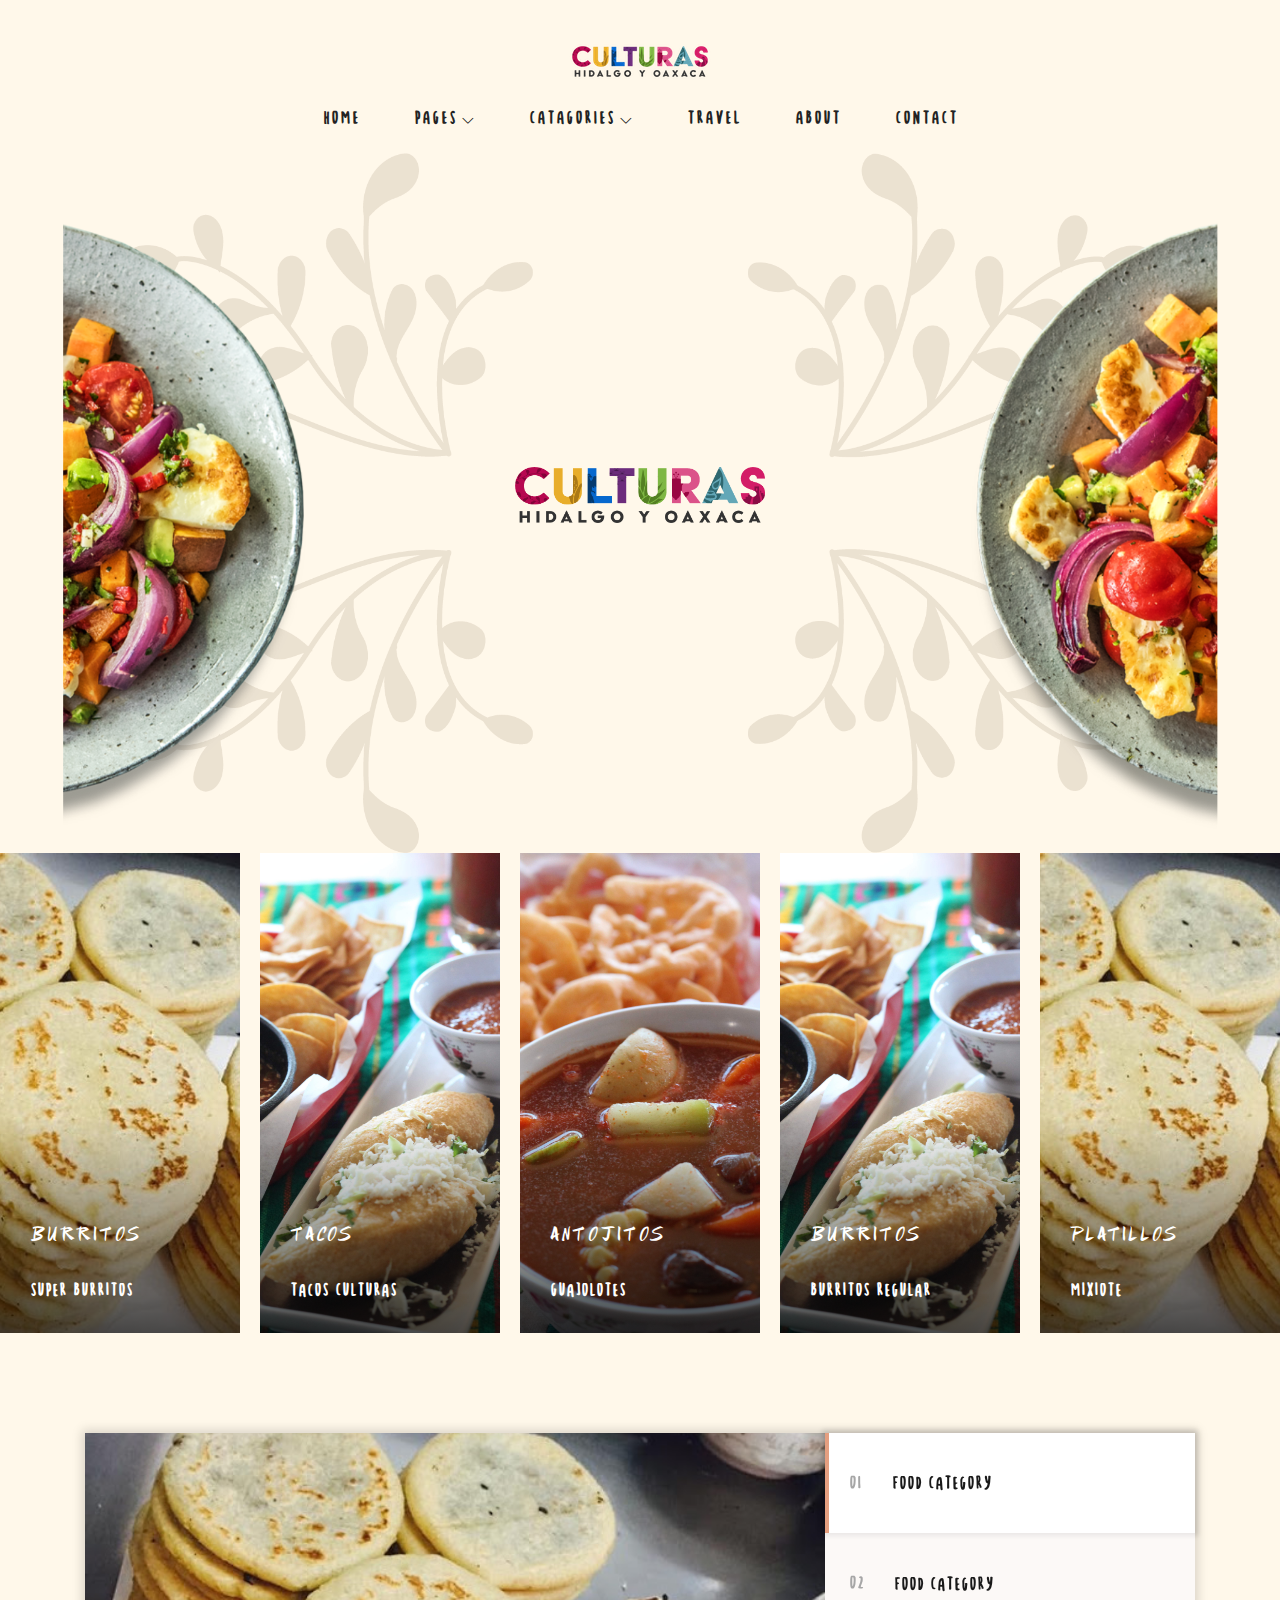
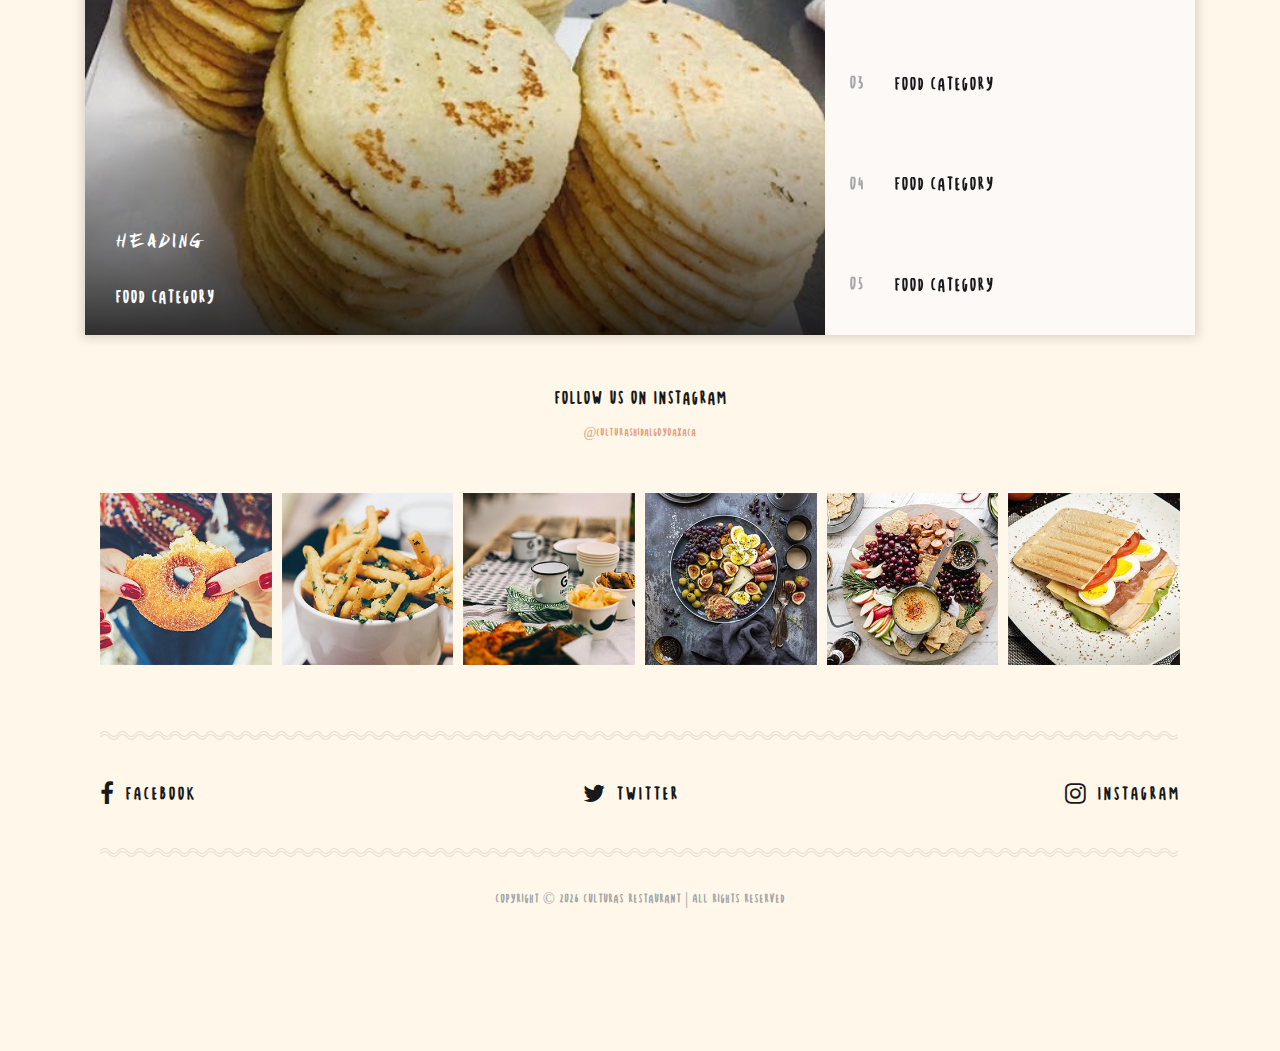
==== index.html @ fcde8caa "v1.0" ====
<!DOCTYPE html>
<html lang="en">

<head>
    <meta charset="UTF-8">
    <meta name="description" content="">
    <meta http-equiv="X-UA-Compatible" content="IE=edge">
    <meta name="viewport" content="width=device-width, initial-scale=1, shrink-to-fit=no">
    <!-- The above 4 meta tags *must* come first in the head; any other head content must come *after* these tags -->

    <!-- Title -->
    <title>Culturas Hidalgo y Oaxaca Restaurant</title>

    <!-- Favicon -->
    <link rel="icon" href="./img/core-img/favicon.ico">

    <!-- Core Stylesheet -->
    <link rel="stylesheet" href="style.css">

</head>

<body>
    <!-- ##### Preloader ##### -->
    <div class="preloader d-flex align-items-center justify-content-center">
        <div class="circle-preloader">
            <img src="img/core-img/logo.png" alt="">
            <div class="foode-preloader">
                <span></span>
            </div>
        </div>
    </div>

    <!-- ##### Header Area Start ##### -->
    <header class="header-area">

        <!-- Logo Area -->
        <div class="logo-area text-center">
            <div class="container">
                <div class="row">
                    <div class="col-12">
                        <!-- Nav brand -->
                        <a href="index.html" class="nav-brand"><img src="img/core-img/logo.png" alt=""></a>
                    </div>
                </div>
            </div>
        </div>

        <!-- Navbar Area -->
        <div class="foode-main-menu">
            <div class="classy-nav-container breakpoint-off">
                <div class="container">
                    <!-- Menu -->
                    <nav class="classy-navbar" id="foodeNav">

                        <!-- Nav brand -->
                        <a href="index.html" class="nav-brand"><img src="img/core-img/logo.png" alt=""></a>

                        <!-- Navbar Toggler -->
                        <div class="classy-navbar-toggler">
                            <span class="navbarToggler"><span></span><span></span><span></span></span>
                        </div>

                        <!-- Menu -->
                        <div class="classy-menu" id="bg-color">

                            <!-- close btn -->
                            <div class="classycloseIcon">
                                <div class="cross-wrap"><span class="top"></span><span class="bottom"></span></div>
                            </div>

                            <!-- Nav Start -->
                            <div class="classynav">
                                <ul>
                                    <li><a href="index.html">Home</a></li>
                                    <li><a href="#">Pages</a>
                                        <ul class="dropdown">
                                            <li><a href="index.html">Home</a></li>
                                            <li><a href="#">Archive Blog</a></li>
                                            <li><a href="#">Single Post</a></li>
                                            <li><a href="#">About</a></li>
                                            <li><a href="#">Contact</a></li>
                                            <li><a href="#">Typography</a></li>
                                        </ul>
                                    </li>
                                    <li><a href="#">Catagories</a>
                                        <div class="megamenu">
                                            <ul class="single-mega cn-col-4">
                                                <li><a href="#">- Features</a></li>
                                                <li><a href="#">- Food</a></li>
                                                <li><a href="#">- Travel</a></li>
                                                <li><a href="#">- Recipe</a></li>
                                                <li><a href="#">- Bread</a></li>
                                                <li><a href="#">- Breakfast</a></li>
                                                <li><a href="#">- Meat</a></li>
                                                <li><a href="#">- Fastfood</a></li>
                                                <li><a href="#">- Salad</a></li>
                                                <li><a href="#">- Soup</a></li>
                                            </ul>
                                            <ul class="single-mega cn-col-4">
                                                <li><a href="#">- Features</a></li>
                                                <li><a href="#">- Food</a></li>
                                                <li><a href="#">- Travel</a></li>
                                                <li><a href="#">- Recipe</a></li>
                                                <li><a href="#">- Bread</a></li>
                                                <li><a href="#">- Breakfast</a></li>
                                                <li><a href="#">- Meat</a></li>
                                                <li><a href="#">- Fastfood</a></li>
                                                <li><a href="#">- Salad</a></li>
                                                <li><a href="#">- Soup</a></li>
                                            </ul>
                                        </div>
                                    </li>
                                    <li><a href="#">Travel</a></li>
                                    <li><a href="#">About</a></li>
                                    <li><a href="#">Contact</a></li>
                                </ul>

                            </div>
                            <!-- Nav End -->
                        </div>
                    </nav>
                </div>
            </div>
        </div>
    </header>
    <!-- ##### Header Area End ##### -->

    <!-- ##### Hero Image Area Start ##### -->
    <section class="hero-bg text-center" style="background-image: url(img/blog-img/bg_1.png)" id="section-home">
        <div class="container">
            <div class="row align-items-center justify-content-center">
                <div class="sub-container col-md-6  order-md-1">
                    <img src="./img/core-img/logo_lg.png" class="heading mb-3" />
                </div>
            </div>
        </div>
    </section>

    <!-- ##### Hero Area Start ##### -->
    <section class="hero-area">
        <div class="hero-post-slides owl-carousel">

            <!-- Single Hero Post -->
            <div class="single-hero-post">
                <!-- Post Image -->
                <div class="slide-img bg-img" style="background-image: url(img/blog-img/test3.jpg);"></div>
                <!-- Post Content -->
                <div class="hero-slides-content">
                    <p>ANTOJITOS</p>
                    <a href="#" class="post-title">
                        <h4>Guajolotes</h4>
                    </a>
                </div>
            </div>

            <!-- Single Hero Post -->
            <div class="single-hero-post">
                <!-- Post Image -->
                <div class="slide-img bg-img" style="background-image: url(img/blog-img/test2.jpg);"></div>
                <!-- Post Content -->
                <div class="hero-slides-content">
                    <p>BURRITOS</p>
                    <a href="#" class="post-title">
                        <h4>Burritos Regular</h4>
                    </a>
                </div>
            </div>

            <!-- Single Hero Post -->
            <div class="single-hero-post">
                <!-- Post Image -->
                <div class="slide-img bg-img" style="background-image: url(img/blog-img/test.jpg);"></div>
                <!-- Post Content -->
                <div class="hero-slides-content">
                    <p>PLATILLOS</p>
                    <a href="#" class="post-title">
                        <h4>Mixiote</h4>
                    </a>
                </div>
            </div>

            <!-- Single Hero Post -->
            <div class="single-hero-post">
                <!-- Post Image -->
                <div class="slide-img bg-img" style="background-image: url(img/blog-img/test4.jpg);"></div>
                <!-- Post Content -->
                <div class="hero-slides-content">
                    <p>BURRITOS</p>
                    <a href="#" class="post-title">
                        <h4>Burritos Mojado</h4>
                    </a>
                </div>
            </div>

            <!-- Single Hero Post -->
            <div class="single-hero-post">
                <!-- Post Image -->
                <div class="slide-img bg-img" style="background-image: url(img/blog-img/test5.jpg);"></div>
                <!-- Post Content -->
                <div class="hero-slides-content">
                    <p>TACOS</p>
                    <a href="#" class="post-title">
                        <h4>Torta Oaxaquena</h4>
                    </a>
                </div>
            </div>

            <!-- Single Hero Post -->
            <div class="single-hero-post">
                <!-- Post Image -->
                <div class="slide-img bg-img" style="background-image: url(img/blog-img/test6.jpg);"></div>
                <!-- Post Content -->
                <div class="hero-slides-content">
                    <p>MARISCOS</p>
                    <a href="#" class="post-title">
                        <h4>Momias</h4>
                    </a>
                </div>
            </div>

            <!-- Single Hero Post -->
            <div class="single-hero-post">
                <!-- Post Image -->
                <div class="slide-img bg-img" style="background-image: url(img/blog-img/test3.jpg);"></div>
                <!-- Post Content -->
                <div class="hero-slides-content">
                    <p>BLUE ZONE</p>
                    <a href="#" class="post-title">
                        <h4>Pascal</h4>
                    </a>
                </div>
            </div>

            <!-- Single Hero Post -->
            <div class="single-hero-post">
                <!-- Post Image -->
                <div class="slide-img bg-img" style="background-image: url(img/blog-img/test4.jpg);"></div>
                <!-- Post Content -->
                <div class="hero-slides-content">
                    <p>MARISCOS</p>
                    <a href="#" class="post-title">
                        <h4>Camarones A La Diabla</h4>
                    </a>
                </div>
            </div>

            <!-- Single Hero Post -->
            <div class="single-hero-post">
                <!-- Post Image -->
                <div class="slide-img bg-img" style="background-image: url(img/blog-img/test.jpg);"></div>
                <!-- Post Content -->
                <div class="hero-slides-content">
                    <p>BURRITOS</p>
                    <a href="#" class="post-title">
                        <h4>Super Burritos</h4>
                    </a>
                </div>
            </div>

            <!-- Single Hero Post -->
            <div class="single-hero-post">
                <!-- Post Image -->
                <div class="slide-img bg-img" style="background-image: url(img/blog-img/test2.jpg);"></div>
                <!-- Post Content -->
                <div class="hero-slides-content">
                    <p>TACOS</p>
                    <a href="#" class="post-title">
                        <h4>Tacos Culturas</h4>
                    </a>
                </div>
            </div>

        </div>
    </section>
    <!-- ##### Hero Area End ##### -->

    <!-- ##### Blog Content Area Start ##### -->
    <section class="blog-content-area section-padding-100">
        <div class="container">
            <div class="row">
                <!-- Featured Post Area -->
                <div class="col-12">
                    <div class="featured-post-area">
                        <div id="featured-post-slides" class="carousel slide d-flex flex-wrap" data-ride="carousel">

                            <div class="carousel-inner">

                                <div class="carousel-item active bg-img"
                                    style="background-image: url(img/blog-img/test.jpg)">
                                    <!-- Featured Post Content -->
                                    <div class="featured-post-content">
                                        <p>Heading</p>
                                        <a href="#" class="post-title">
                                            <h2>Food Category</h2>
                                        </a>
                                    </div>
                                </div>

                                <div class="carousel-item bg-img" style="background-image: url(img/blog-img/test6.jpg)">
                                    <!-- Featured Post Content -->
                                    <div class="featured-post-content">
                                        <p>Heading</p>
                                        <a href="#" class="post-title">
                                            <h2>Food Category</h2>
                                        </a>
                                    </div>
                                </div>

                                <div class="carousel-item bg-img" style="background-image: url(img/blog-img/test2.jpg)">
                                    <!-- Featured Post Content -->
                                    <div class="featured-post-content">
                                        <p>Heading</p>
                                        <a href="#" class="post-title">
                                            <h2>Food Category</h2>
                                        </a>
                                    </div>
                                </div>

                                <div class="carousel-item bg-img" style="background-image: url(img/blog-img/test3.jpg)">
                                    <!-- Featured Post Content -->
                                    <div class="featured-post-content">
                                        <p>Heading</p>
                                        <a href="#" class="post-title">
                                            <h2>Food Category</h2>
                                        </a>
                                    </div>
                                </div>

                                <div class="carousel-item bg-img" style="background-image: url(img/blog-img/test5.jpg)">
                                    <!-- Featured Post Content -->
                                    <div class="featured-post-content">
                                        <p>Heading</p>
                                        <a href="#" class="post-title">
                                            <h2>Food Category</h2>
                                        </a>
                                    </div>
                                </div>
                            </div>

                            <ol class="carousel-indicators">
                                <li data-target="#featured-post-slides" data-slide-to="0" class="active">
                                    <h2>01</h2>
                                    <a href="#" class="post-title">
                                        <h5>Food Category</h5>
                                    </a>
                                </li>
                                <li data-target="#featured-post-slides" data-slide-to="1">
                                    <h2>02</h2>
                                    <a href="#" class="post-title">
                                        <h5>Food Category</h5>
                                    </a>
                                </li>
                                <li data-target="#featured-post-slides" data-slide-to="2">
                                    <h2>03</h2>
                                    <a href="#" class="post-title">
                                        <h5>Food Category</h5>
                                    </a>
                                </li>
                                <li data-target="#featured-post-slides" data-slide-to="3">
                                    <h2>04</h2>
                                    <a href="#" class="post-title">
                                        <h5>Food Category</h5>
                                    </a>
                                </li>
                                <li data-target="#featured-post-slides" data-slide-to="4">
                                    <h2>05</h2>
                                    <a href="#" class="post-title">
                                        <h5>Food Category</h5>
                                    </a>
                                </li>
                            </ol>

                        </div>
                    </div>
                </div>
            </div>

            <!-- ##### Instagram Area Start ##### -->
            <div class="follow-us-instagram mt-5">
                <div class="container">
                    <div class="row">
                        <div class="col-12">
                            <div class="section-heading">
                                <h2>Follow Us On Instagram</h2>
                                <span href="">@culturashidalgoyoaxaca</span>
                            </div>
                        </div>
                    </div>

                    <div class="row">
                        <div class="col-12">
                            <div class="instagram-slides owl-carousel">
                                <!-- Single Instagram Slide -->
                                <div class="single-instagram-slide">
                                    <img src="img/blog-img/insta1.jpg" alt="">
                                    <a href="#"><i class="fa fa-instagram"></i>Follow Me</a>
                                </div>

                                <!-- Single Instagram Slide -->
                                <div class="single-instagram-slide">
                                    <img src="img/blog-img/insta2.jpg" alt="">
                                    <a href="#"><i class="fa fa-instagram"></i>Follow Me</a>
                                </div>

                                <!-- Single Instagram Slide -->
                                <div class="single-instagram-slide">
                                    <img src="img/blog-img/insta3.jpg" alt="">
                                    <a href="#"><i class="fa fa-instagram"></i>Follow Me</a>
                                </div>

                                <!-- Single Instagram Slide -->
                                <div class="single-instagram-slide">
                                    <img src="img/blog-img/insta4.jpg" alt="">
                                    <a href="#"><i class="fa fa-instagram"></i>Follow Me</a>
                                </div>

                                <!-- Single Instagram Slide -->
                                <div class="single-instagram-slide">
                                    <img src="img/blog-img/insta5.jpg" alt="">
                                    <a href="#"><i class="fa fa-instagram"></i>Follow Me</a>
                                </div>

                                <!-- Single Instagram Slide -->
                                <div class="single-instagram-slide">
                                    <img src="img/blog-img/insta6.jpg" alt="">
                                    <a href="#"><i class="fa fa-instagram"></i>Follow Me</a>
                                </div>
                            </div>
                        </div>
                    </div>
                </div>
            </div>
            <!-- ##### Instagram Area End ##### -->

            <!-- ##### Footer Area Start ##### -->
            <footer class="footer-area">
                <div class="container">
                    <div class="row">
                        <div class="col-12">
                            <!-- Footer Curve Line -->
                            <img class="footer-curve" src="img/core-img/foo-curve.png" alt="">
                            <!-- Footer Social Info -->
                            <div class="footer-social-info d-flex align-items-center justify-content-between">
                                <a href="#"><i class="fa fa-facebook"></i><span>Facebook</span></a>
                                <a href="#"><i class="fa fa-twitter"></i><span>Twitter</span></a>
                                <a href="#"><i class="fa fa-instagram"></i><span>Instagram</span></a>
                            </div>
                            <!-- Footer Curve Line -->
                            <img class="footer-curve" src="img/core-img/foo-curve.png" alt="">
                        </div>
                    </div>

                    <div class="row">
                        <div class="col-12">
                            <div class="copywrite-text">
                                <p>
                                    <!-- Link back to Colorlib can't be removed. Template is licensed under CC BY 3.0. -->
                                    Copyright &copy;
                                    <script>document.write(new Date().getFullYear());</script> Culturas Restaurant |
                                    All rights
                                    reserved
                                    <!-- Link back to Colorlib can't be removed. Template is licensed under CC BY 3.0. -->
                                </p>
                            </div>
                        </div>
                    </div>
                </div>
            </footer>
            <!-- ##### Footer Area Start ##### -->

            <!-- ##### All Javascript Script ##### -->
            <!-- jQuery-2.2.4 js -->
            <script src="js/jquery/jquery-2.2.4.min.js"></script>
            <!-- Popper js -->
            <script src="js/bootstrap/popper.min.js"></script>
            <!-- Bootstrap js -->
            <script src="js/bootstrap/bootstrap.min.js"></script>
            <!-- All Plugins js -->
            <script src="js/plugins/plugins.js"></script>
            <!-- Active js -->
            <script src="js/active.js"></script>
</body>
---- style.css ----
/* :: 1.0 Import Fonts */
@import url("https://fonts.googleapis.com/css2?family=Shadows+Into+Light&display=swap");
/* :: 2.0 Import All CSS */
@import url(css/bootstrap.min.css);
@import url(css/classy-nav.css);
@import url(css/owl.carousel.min.css);
@import url(css/animate.css);
@import url(css/magnific-popup.css);
@import url(css/font-awesome.min.css);

@font-face {
  font-family: 'Coffee';
  src: url(./fonts/Coffee\ Notes\ 400.ttf);
}

@font-face {
  font-family: 'Timothy';
  src: url(./fonts/Timothy-Regular.ttf);
}

/* :: 3.0 Base CSS */
* {
  margin: 0;
  padding: 0; }

body {
  font-family: "Timothy", sans-serif;
  font-size: 14px;
  background-color: #fff8ea; }

h1,
h2,
h3,
h4,
h5,
h6 {
  color: #191919;
  line-height: 1.3;
  font-weight: 400;
  font-size: 24px !important;
  font-family: "Timothy", serif; }

p {
  font-family: "Coffee", sans-serif;
  color: #595959;
  font-size: 21px !important;
  line-height: 2;
  font-weight: 400; }

a,
a:hover,
a:focus {
  -webkit-transition-duration: 500ms;
  transition-duration: 500ms;
  text-decoration: none;
  outline: 0 solid transparent;
  color: #191919;
  font-weight: 500;
  font-size: 24px;
  font-family: "Timothy", sans-serif; }

ul,
ol {
  margin: 0; }
  ul li,
  ol li {
    list-style: none; }

img {
  height: auto;
  max-width: 100%; }

/* :: 3.1.0 Spacing */
.mt-15 {
  margin-top: 15px !important; }

.mt-30 {
  margin-top: 30px !important; }

.mt-50 {
  margin-top: 50px !important; }

.mt-70 {
  margin-top: 70px !important; }

.mt-100 {
  margin-top: 100px !important; }

.mb-15 {
  margin-bottom: 15px !important; }

.mb-30 {
  margin-bottom: 30px !important; }

.mb-50 {
  margin-bottom: 50px !important; }

.mb-70 {
  margin-bottom: 70px !important; }

.mb-100 {
  margin-bottom: 100px !important; }

.ml-15 {
  margin-left: 15px !important; }

.ml-30 {
  margin-left: 30px !important; }

.ml-50 {
  margin-left: 50px !important; }

.mr-15 {
  margin-right: 15px !important; }

.mr-30 {
  margin-right: 30px !important; }

.mr-50 {
  margin-right: 50px !important; }

/* :: 3.2.0 Height */
.height-400 {
  height: 400px; }

.height-500 {
  height: 500px; }

.height-600 {
  height: 600px; }

.height-700 {
  height: 700px; }

.height-800 {
  height: 800px; }

/* :: 3.3.0 Section Padding */
.section-padding-100 {
  padding-top: 100px;
  padding-bottom: 100px; }

.section-padding-100-0 {
  padding-top: 100px;
  padding-bottom: 0; }

.section-padding-0-100 {
  padding-top: 0;
  padding-bottom: 100px; }

.section-padding-100-70 {
  padding-top: 100px;
  padding-bottom: 70px; }

/* :: 3.4.0 Section Heading */
.section-heading {
  position: relative;
  z-index: 1;
  margin-bottom: 50px;
  text-align: center; }
  .section-heading h2 {
    font-size: 36px;
    font-family: "Timothy", serif;
    font-weight: 300; }
    @media only screen and (max-width: 767px) {
      .section-heading h2 {
        font-size: 24px; } }
  .section-heading span {
    color: #e59f80;
    margin-bottom: 0;
    font-family: "Timothy", serif;
    font-weight: 400; }
  .section-heading p {
    font-size: 24px;
    color: #595959;
    margin-bottom: 0; }

/* :: 3.5.0 Preloader */
.preloader {
  background-color: #fff8ea;
  width: 100%;
  height: 100%;
  position: fixed;
  top: 0;
  left: 0;
  right: 0;
  bottom: 0;
  z-index: 999999;
  overflow: hidden; }
  .preloader .circle-preloader {
    text-align: center;
    overflow: hidden; }
    .preloader .circle-preloader .foode-preloader {
      position: relative;
      z-index: 10;
      width: 160px;
      height: 4px;
      border-radius: 2px;
      margin-top: 30px;
      background-color: #fff8ea;
      overflow: hidden; }
      .preloader .circle-preloader .foode-preloader span {
        width: 80px;
        height: 100%;
        position: absolute;
        background-color: #e59f80;
        top: 0;
        left: 0;
        border-radius: 2px;
        z-index: 100;
        -webkit-animation: line 1000ms infinite linear;
        animation: line 1000ms infinite linear; }

@-webkit-keyframes line {
  0% {
    left: -80px; }
  100% {
    left: 160px; } }
@keyframes line {
  0% {
    left: -80px; }
  100% {
    left: 160px; } }
/* :: 3.6.0 Miscellaneous */
.bg-img {
  background-position: center center;
  background-size: cover;
  background-repeat: no-repeat; }

.bg-white {
  background-color: #fff8ea !important; }

.bg-dark {
  background-color: #000000 !important; }

.bg-transparent {
  background-color: transparent !important; }

.font-bold {
  font-weight: 700; }

.font-light {
  font-weight: 300; }

.bg-overlay {
  position: relative;
  z-index: 2;
  background-position: center center;
  background-size: cover; }
  .bg-overlay::after {
    background-color: rgba(21, 4, 48, 0.89);
    position: absolute;
    z-index: -1;
    top: 0;
    left: 0;
    width: 100%;
    height: 100%;
    content: ""; }

.bg-fixed {
  background-attachment: fixed !important; }

/* :: 3.7.0 ScrollUp */
#scrollUp {
  background-color: #e59f80;
  border-radius: 0;
  bottom: 0;
  box-shadow: 0 2px 6px 0 rgba(0, 0, 0, 0.3);
  color: #ffffff;
  font-size: 24px;
  height: 40px;
  line-height: 40px;
  right: 50px;
  text-align: center;
  width: 40px;
  -webkit-transition-duration: 500ms;
  transition-duration: 500ms; }
  #scrollUp:hover {
    background-color: #191919; }

/* :: 3.8.0 foode Button */
.foode-btn {
  -webkit-transition-duration: 500ms;
  transition-duration: 500ms;
  position: relative;
  z-index: 1;
  display: inline-block;
  min-width: 180px;
  height: 45px;
  color: #191919;
  background-color: #fff8ea;
  border: 1px solid #191919;
  border-radius: 3px;
  padding: 0 30px;
  font-size: 14px;
  line-height: 43px;
  text-transform: uppercase;
  font-weight: 400; }
  .foode-btn.active, .foode-btn:hover, .foode-btn:focus {
    font-size: 14px;
    color: #ffffff;
    font-weight: 400;
    background-color: #191919; }
  .foode-btn.btn-sm {
    min-width: 80px;
    height: 30px;
    line-height: 28px; }

.classy-nav-container{
  background-color: #fff8ea !important;
}

.classy-navbar ul li a {
  font-size: 24px;
}

.classy-navbar .classy-nav ul li a:hover {
  font-size: 24px;
}

/* :: Hero Section :: */
.hero-bg {
  min-height: 400px;
  background-position: center;
  background-size: contain;
  background-repeat: no-repeat;
  back
}

.hero-bg .container .row .sub-container img {
  width: 250px;
}

.hero-bg .container .row {
  height: 700px;
  justify-content: center;
  align-items: center;
}

.hero-bg .container .row .sub-heading p {
  font-size: 28px;
}

/* :: 4.0 Header Area CSS */
.header-area {
  position: relative;
  width: 100%;
  z-index: 100;
  background-color: #fff8ea; }
  .header-area .top-header {
    position: relative;
    z-index: 1;
    background-color: #fff8ea;
    width: 100%;
    height: 60px;
    box-shadow: 0 3px 10px 2px rgba(0, 0, 0, 0.15); }
    @media only screen and (min-width: 768px) and (max-width: 991px) {
      .header-area .top-header {
        border-bottom: 1px solid #f2f4f5; } }
    @media only screen and (max-width: 767px) {
      .header-area .top-header {
        border-bottom: 1px solid #f2f4f5; } }
    .header-area .top-header .search-form form {
      position: relative;
      z-index: 1; }
      .header-area .top-header .search-form form input.form-control {
        width: 200px;
        height: 40px;
        border: none;
        background-color: #fff8ea;
        font-size: 12px;
        font-style: italic;
        color: #a6a6a6;
        padding: 0;
        font-weight: 500;
        -webkit-transition-duration: 500ms;
        transition-duration: 500ms; }
        .header-area .top-header .search-form form input.form-control::placeholder {
          color: #a6a6a6; }
        .header-area .top-header .search-form form input.form-control:focus {
          box-shadow: none; }
        @media only screen and (max-width: 767px) {
          .header-area .top-header .search-form form input.form-control {
            width: 160px;
            font-size: 10px; } }
        @media only screen and (min-width: 480px) and (max-width: 767px) {
          .header-area .top-header .search-form form input.form-control {
            width: 200px;
            font-size: 12px; } }
      .header-area .top-header .search-form form button {
        -webkit-transition-duration: 500ms;
        transition-duration: 500ms;
        position: absolute;
        width: 40px;
        height: 40px;
        right: 0;
        top: 0;
        z-index: 10;
        border: none;
        background-color: #fff8ea; }
        .header-area .top-header .search-form form button:hover {
          color: #e59f80;
          cursor: pointer; }
    .header-area .top-header .top-header-content {
      height: 60px; }
      .header-area .top-header .top-header-content .top-social-info a {
        display: inline-block;
        padding: 0 10px;
        font-size: 14px; }
        .header-area .top-header .top-header-content .top-social-info a:hover {
          color: #e59f80; }
        @media only screen and (max-width: 767px) {
          .header-area .top-header .top-header-content .top-social-info a {
            padding: 0 5px; } }
        @media only screen and (min-width: 480px) and (max-width: 767px) {
          .header-area .top-header .top-header-content .top-social-info a {
            padding: 0 10px; } }
  .header-area .logo-area {
    position: relative;
    z-index: 1;
    margin-top: 40px; }
    @media only screen and (min-width: 768px) and (max-width: 991px) {
      .header-area .logo-area {
        display: none; } }
    @media only screen and (max-width: 767px) {
      .header-area .logo-area {
        display: none; } }
  .header-area .foode-main-menu {
    -webkit-transition-duration: 200ms;
    transition-duration: 200ms; }
    .header-area .foode-main-menu .classy-navbar {
      background-color: #fff8ea;
      padding: 0;
      -webkit-box-pack: center;
      -ms-flex-pack: center;
      justify-content: center;
      -webkit-transition-duration: 500ms;
      transition-duration: 500ms; }
      @media only screen and (min-width: 768px) and (max-width: 991px) {
        .header-area .foode-main-menu .classy-navbar {
          -webkit-box-pack: justify;
          -ms-flex-pack: justify;
          justify-content: space-between; } }
      @media only screen and (max-width: 767px) {
        .header-area .foode-main-menu .classy-navbar {
          -webkit-box-pack: justify;
          -ms-flex-pack: justify;
          justify-content: space-between; } }
      .header-area .foode-main-menu .classy-navbar .nav-brand {
        display: none;
        -webkit-transition-duration: 500ms;
        transition-duration: 500ms; }
        @media only screen and (min-width: 768px) and (max-width: 991px) {
          .header-area .foode-main-menu .classy-navbar .nav-brand {
            display: block; } }
        @media only screen and (max-width: 767px) {
          .header-area .foode-main-menu .classy-navbar .nav-brand {
            display: block; } }
    .header-area .foode-main-menu .classynav ul li a {
      padding: 0 25px;
      font-weight: 500;
      text-transform: uppercase;
      letter-spacing: 1px; }
      @media only screen and (min-width: 992px) and (max-width: 1199px) {
        .header-area .foode-main-menu .classynav ul li a {
          padding: 0 15px; } }
      .header-area .foode-main-menu .classynav ul li a:hover, .header-area .foode-main-menu .classynav ul li a:focus {
        color: #e59f80; }
    .header-area .foode-main-menu .classynav ul li ul li a {
      padding: 0 20px;
      letter-spacing: 0; }
      @media only screen and (min-width: 768px) and (max-width: 991px) {
        .header-area .foode-main-menu .classynav ul li ul li a {
          padding: 0 30px; } }
      @media only screen and (max-width: 767px) {
        .header-area .foode-main-menu .classynav ul li ul li a {
          padding: 0 30px; } }
    .header-area .foode-main-menu .classynav ul li .megamenu {
      background-image: url(img/blog-img/test2.jpg);
      background-position: center center;
      background-size: cover; }
      .header-area .foode-main-menu .classynav ul li .megamenu .single-mega {
        background-color: rgba(255, 255, 255, 0.95); }
  .header-area .is-sticky .foode-main-menu {
    position: fixed;
    width: 100%;
    top: 0;
    left: 0;
    z-index: 9999;
    box-shadow: 0 5px 50px 15px rgba(0, 0, 0, 0.2); }
    .header-area .is-sticky .foode-main-menu .classy-navbar {
      -webkit-transition-duration: 500ms;
      transition-duration: 500ms;
      -webkit-box-pack: justify;
      -ms-flex-pack: justify;
      justify-content: space-between; }
      .header-area .is-sticky .foode-main-menu .classy-navbar .nav-brand {
        display: block; }

/* :: 5.0 Hero Slides Area */
.hero-area,
.hero-post-slides {
  position: relative;
  z-index: 1; }

.single-hero-post {
  width: 100%;
  height: 480px;
  position: relative;
  z-index: 3;
  overflow: hidden; }
  @media only screen and (max-width: 767px) {
    .single-hero-post {
      height: 400px; } }
  .single-hero-post::after {
    content: "";
    position: absolute;
    height: 50%;
    width: 100%;
    z-index: -1;
    top: 50%;
    left: 0;
    background: rgba(0, 0, 0, 0.7);
    background: -webkit-linear-gradient(bottom, rgba(0, 0, 0, 0.7) 0%, rgba(0, 0, 0, 0.01) 90%, rgba(0, 0, 0, 0) 100%);
    background: linear-gradient(to top, rgba(0, 0, 0, 0.7) 0%, rgba(0, 0, 0, 0.01) 90%, rgba(0, 0, 0, 0) 100%); }
  .single-hero-post .slide-img {
    position: absolute;
    width: 100%;
    height: 100%;
    z-index: -10;
    left: 0;
    right: 0;
    top: 0;
    bottom: 0; }
  .single-hero-post .hero-slides-content {
    position: absolute;
    z-index: 30;
    bottom: 25px;
    left: 30px;
    right: 20px; }
    .single-hero-post .hero-slides-content p {
      font-weight: 500;
      font-size: 13px;
      color: #ffffff;
      text-transform: uppercase;
      letter-spacing: 2px; }
      @media only screen and (min-width: 768px) and (max-width: 991px) {
        .single-hero-post .hero-slides-content p {
          letter-spacing: 1px;
          font-size: 12px; } }
    .single-hero-post .hero-slides-content .post-title h4 {
      -webkit-transition-duration: 500ms;
      transition-duration: 500ms;
      color: #ffffff;
      font-weight: 300;
      line-height: 1.5;
      margin-bottom: 0; }
      .single-hero-post .hero-slides-content .post-title h4:hover {
        color: #e59f80; }
      @media only screen and (min-width: 768px) and (max-width: 991px) {
        .single-hero-post .hero-slides-content .post-title h4 {
          font-size: 20px; } }
      @media only screen and (max-width: 767px) {
        .single-hero-post .hero-slides-content .post-title h4 {
          font-size: 20px; } }

.hero-post-slides .owl-item.center .single-hero-post .slide-img {
  -webkit-animation: slide 24s linear infinite;
  animation: slide 24s linear infinite; }

@-webkit-keyframes slide {
  0% {
    -webkit-transform: scale(1);
    transform: scale(1); }
  50% {
    -webkit-transform: scale(1.3);
    transform: scale(1.3); }
  100% {
    -webkit-transform: scale(1);
    transform: scale(1); } }
@keyframes slide {
  0% {
    -webkit-transform: scale(1);
    transform: scale(1); }
  50% {
    -webkit-transform: scale(1.3);
    transform: scale(1.3); }
  100% {
    -webkit-transform: scale(1);
    transform: scale(1); } }
/* :: 6.0 About Us Area CSS */
.about-content {
  position: relative;
  z-index: 1; }
  .about-content img {
    margin-bottom: 30px; }
  .about-content p {
    font-size: 16px; }
  .about-content blockquote h5 {
    font-size: 18px;
    color: #e59f80;
    line-height: 1.8;
    font-weight: 300;
    font-style: italic; }
  .about-content ul {
    position: relative;
    z-index: 1;
    margin-left: 10%; }
    .about-content ul li {
      font-size: 16px;
      color: #595959;
      margin-bottom: 15px;
      display: block; }
      .about-content ul li i {
        position: relative;
        z-index: 1;
        top: -2px;
        font-size: 8px;
        color: #191919;
        margin-right: 10px; }
  .about-content .signature {
    text-align: center; }

/* :: 7.0 Featured Post Sildes CSS */
.featured-post-area {
  position: relative;
  z-index: 1;
  box-shadow: 0 0 10px 3px rgba(0, 0, 0, 0.15); }
  .featured-post-area .carousel-inner {
    position: relative;
    z-index: 3;
    -webkit-box-flex: 0;
    -ms-flex: 0 0 66.6667%;
    flex: 0 0 66.6667%;
    min-width: 66.6667%;
    width: 66.6667%;
    height: 502px; }
    @media only screen and (max-width: 767px) {
      .featured-post-area .carousel-inner {
        -webkit-box-flex: 0;
        -ms-flex: 0 0 100%;
        flex: 0 0 100%;
        min-width: 100%;
        width: 100%; } }
    .featured-post-area .carousel-inner .carousel-item {
      position: relative;
      z-index: 5;
      width: 100%;
      height: 100%; }
      .featured-post-area .carousel-inner .carousel-item::after {
        content: "";
        position: absolute;
        height: 50%;
        width: 100%;
        z-index: -1;
        top: 50%;
        left: 0;
        background: rgba(0, 0, 0, 0.8);
        background: -webkit-linear-gradient(bottom, rgba(0, 0, 0, 0.8) 0%, rgba(0, 0, 0, 0.01) 90%, rgba(0, 0, 0, 0) 100%);
        background: linear-gradient(to top, rgba(0, 0, 0, 0.8) 0%, rgba(0, 0, 0, 0.01) 90%, rgba(0, 0, 0, 0) 100%); }
      .featured-post-area .carousel-inner .carousel-item .featured-post-content {
        position: absolute;
        bottom: 20px;
        left: 30px;
        z-index: 30;
        right: 50px; }
        .featured-post-area .carousel-inner .carousel-item .featured-post-content p {
          font-weight: 500;
          font-size: 13px;
          color: #ffffff;
          text-transform: uppercase;
          letter-spacing: 2px; }
        .featured-post-area .carousel-inner .carousel-item .featured-post-content .post-title h2 {
          -webkit-transition-duration: 500ms;
          transition-duration: 500ms;
          font-size: 36px;
          color: #ffffff;
          font-weight: 300;
          line-height: 1.5;
          margin-bottom: 0; }
          .featured-post-area .carousel-inner .carousel-item .featured-post-content .post-title h2:hover {
            color: #e59f80; }
          @media only screen and (min-width: 768px) and (max-width: 991px) {
            .featured-post-area .carousel-inner .carousel-item .featured-post-content .post-title h2 {
              font-size: 30px; } }
          @media only screen and (max-width: 767px) {
            .featured-post-area .carousel-inner .carousel-item .featured-post-content .post-title h2 {
              font-size: 24px; } }
  .featured-post-area .carousel-indicators {
    height: 502px;
    position: relative;
    right: 0;
    bottom: 0;
    left: 0;
    z-index: 15;
    padding-left: 0;
    margin-right: 0;
    margin-left: 0;
    list-style: none;
    background-color: #f8f2ef;
    display: -webkit-box;
    display: -ms-flexbox;
    display: flex;
    -ms-flex-wrap: wrap;
    flex-wrap: wrap;
    -webkit-box-flex: 0;
    -ms-flex: 0 0 33.3333%;
    flex: 0 0 33.3333%;
    min-width: 33.3333%;
    width: 33.3333%; }
    @media only screen and (max-width: 767px) {
      .featured-post-area .carousel-indicators {
        -webkit-box-flex: 0;
        -ms-flex: 0 0 100%;
        flex: 0 0 100%;
        min-width: 100%;
        width: 100%; } }
    .featured-post-area .carousel-indicators li {
      -webkit-transition-duration: 500ms;
      transition-duration: 500ms;
      display: -webkit-box;
      display: -ms-flexbox;
      display: flex;
      -webkit-box-align: center;
      -ms-flex-align: center;
      -ms-grid-row-align: center;
      align-items: center;
      -webkit-box-flex: 0;
      -ms-flex: 0 0 100%;
      flex: 0 0 100%;
      min-width: 100%;
      width: 100%;
      height: 20%;
      margin-right: 0;
      margin-left: 0;
      text-indent: 0;
      border-left: 4px solid transparent;
      padding: 0 20px; }
      .featured-post-area .carousel-indicators li h2 {
        font-size: 38px;
        color: #a6a6a6;
        margin-bottom: 0;
        margin-right: 30px; }
        @media only screen and (min-width: 768px) and (max-width: 991px) {
          .featured-post-area .carousel-indicators li h2 {
            font-size: 24px;
            margin-right: 15px; } }
        @media only screen and (max-width: 767px) {
          .featured-post-area .carousel-indicators li h2 {
            font-size: 24px;
            margin-right: 15px; } }
      .featured-post-area .carousel-indicators li .post-title h5 {
        -webkit-transition-duration: 500ms;
        transition-duration: 500ms;
        font-size: 18px;
        font-weight: 300;
        line-height: 1.5;
        margin-bottom: 0; }
        .featured-post-area .carousel-indicators li .post-title h5:hover {
          color: #e59f80; }
        @media only screen and (min-width: 992px) and (max-width: 1199px) {
          .featured-post-area .carousel-indicators li .post-title h5 {
            font-size: 16px; } }
        @media only screen and (min-width: 768px) and (max-width: 991px) {
          .featured-post-area .carousel-indicators li .post-title h5 {
            font-size: 14px; } }
        @media only screen and (max-width: 767px) {
          .featured-post-area .carousel-indicators li .post-title h5 {
            font-size: 14px; } }
      .featured-post-area .carousel-indicators li.active {
        border-left: 4px solid #e59f80;
        box-shadow: 0 0 5px 3px rgba(0, 0, 0, 0.15); }

.featured-posts {
  position: relative;
  z-index: 2; }
  .featured-posts::after {
    content: "";
    position: absolute;
    height: 50%;
    width: 100%;
    z-index: 2;
    top: 50%;
    left: 0;
    background: rgba(0, 0, 0, 0.8);
    background: -webkit-linear-gradient(bottom, rgba(0, 0, 0, 0.8) 0%, rgba(0, 0, 0, 0.01) 90%, rgba(0, 0, 0, 0) 100%);
    background: linear-gradient(to top, rgba(0, 0, 0, 0.8) 0%, rgba(0, 0, 0, 0.01) 90%, rgba(0, 0, 0, 0) 100%); }
    @media only screen and (max-width: 767px) {
      .featured-posts::after {
        height: 90%;
        top: 10%; } }
  .featured-posts .featured-post-content {
    position: absolute;
    bottom: 20px;
    left: 30px;
    z-index: 30;
    right: 50px; }
    .featured-posts .featured-post-content p {
      font-weight: 500;
      font-size: 13px;
      color: #ffffff;
      text-transform: uppercase;
      letter-spacing: 2px; }
    .featured-posts .featured-post-content .post-title h2 {
      -webkit-transition-duration: 500ms;
      transition-duration: 500ms;
      font-size: 36px;
      color: #ffffff;
      font-weight: 300;
      line-height: 1.5;
      margin-bottom: 0; }
      .featured-posts .featured-post-content .post-title h2:hover {
        color: #e59f80; }
      @media only screen and (min-width: 768px) and (max-width: 991px) {
        .featured-posts .featured-post-content .post-title h2 {
          font-size: 30px; } }
      @media only screen and (max-width: 767px) {
        .featured-posts .featured-post-content .post-title h2 {
          font-size: 16px; } }

.post-sidebar-area,
.contact-information {
  position: relative;
  z-index: 1; }
  @media only screen and (min-width: 768px) and (max-width: 991px) {
    .post-sidebar-area,
    .contact-information {
      margin-top: 50px; } }
  @media only screen and (max-width: 767px) {
    .post-sidebar-area,
    .contact-information {
      margin-top: 50px; } }

/* :: 8.0 Instagram Area CSS */
.single-instagram-slide {
  position: relative;
  z-index: 2;
  overflow: hidden; }
  .single-instagram-slide::after {
    -webkit-transition-duration: 500ms;
    transition-duration: 500ms;
    width: 100%;
    height: 100%;
    top: 0;
    left: 0;
    z-index: 5;
    background-color: rgba(255, 255, 255, 0.7);
    content: '';
    position: absolute;
    opacity: 0;
    visibility: hidden; }
  .single-instagram-slide img {
    -webkit-transition-duration: 1000ms;
    transition-duration: 1000ms; }
  .single-instagram-slide a {
    -webkit-transition-duration: 500ms;
    transition-duration: 500ms;
    text-align: center;
    display: inline-block;
    -webkit-transform: translateY(-50%);
    transform: translateY(-50%);
    position: absolute;
    z-index: 30;
    width: 100%;
    top: 50%;
    left: 0;
    font-size: 14px;
    font-weight: 500;
    color: #191919;
    text-transform: uppercase;
    opacity: 0;
    visibility: hidden; }
    .single-instagram-slide a:hover {
      color: #191919; }
    .single-instagram-slide a i {
      margin-right: 5px; }
  .single-instagram-slide:hover img {
    transform: scale(1.2) rotate(5deg); }
  .single-instagram-slide:hover::after, .single-instagram-slide:hover a {
    opacity: 1;
    visibility: visible; }

/* :: 9.0 Footer Area CSS */
.footer-area {
  position: relative;
  z-index: 1;
  margin-top: 60px; }
  .footer-area .footer-social-info {
    position: relative;
    z-index: 1;
    padding: 30px 0; }
    .footer-area .footer-social-info a {
      display: inline-block;
      text-transform: uppercase;
      font-weight: 400;
      letter-spacing: 1px; }
      .footer-area .footer-social-info a span {
        margin-left: 10px; }
        @media only screen and (max-width: 767px) {
          .footer-area .footer-social-info a span {
            display: none; } }
        @media only screen and (min-width: 768px) and (max-width: 991px) {
          .footer-area .footer-social-info a span {
            display: none; } }
      .footer-area .footer-social-info a:hover, .footer-area .footer-social-info a:focus {
        color: #e59f80; }
  .footer-area .copywrite-text {
    position: relative;
    z-index: 1;
    padding: 20px 0;
    text-align: center; }
    .footer-area .copywrite-text p {
      font-size: 14px;
      color: #a6a6a6;
      font-weight: 400; }
      @media only screen and (max-width: 767px) {
        .footer-area .copywrite-text p {
          font-size: 12px; } }
      .footer-area .copywrite-text p a {
        font-size: 14px;
        color: #a6a6a6;
        font-weight: 400; }
        .footer-area .copywrite-text p a:hover, .footer-area .copywrite-text p a:focus {
          color: #e59f80; }
        @media only screen and (max-width: 767px) {
          .footer-area .copywrite-text p a {
            font-size: 12px; } }

/* :: 10.0 Breadcumb Area CSS */
.breadcrumb-area {
  position: relative;
  z-index: 10;
  width: 100%;
  padding-bottom: 60px; }
  .breadcrumb-area .breadcrumb {
    margin: 0;
    padding: 0;
    padding-top: 30px;
    background-color: transparent; }
    .breadcrumb-area .breadcrumb .breadcrumb-item {
      font-size: 16px;
      color: #a6a6a6; }
      .breadcrumb-area .breadcrumb .breadcrumb-item a {
        font-size: 16px;
        color: #191919; }
        .breadcrumb-area .breadcrumb .breadcrumb-item a:hover, .breadcrumb-area .breadcrumb .breadcrumb-item a:focus {
          color: #e59f80; }
    .breadcrumb-area .breadcrumb .breadcrumb-item + .breadcrumb-item::before {
      color: #191919;
      content: ">"; }

/* :: 11.0 Blog Area CSS */
.single-blog-post {
  position: relative;
  z-index: 1; }
  .single-blog-post .post-thumbnail {
    position: relative;
    z-index: 1;
    -webkit-box-flex: 0;
    -ms-flex: 0 0 50%;
    flex: 0 0 50%;
    max-width: 50%;
    width: 50%;
    margin-right: 6%; }
    @media only screen and (max-width: 767px) {
      .single-blog-post .post-thumbnail {
        -webkit-box-flex: 0;
        -ms-flex: 0 0 100%;
        flex: 0 0 100%;
        min-width: 100%;
        width: 100%;
        margin-right: 0; } }
  .single-blog-post .post-content {
    -webkit-box-flex: 0;
    -ms-flex: 0 0 44%;
    flex: 0 0 44%;
    max-width: 44%;
    width: 44%; }
    @media only screen and (max-width: 767px) {
      .single-blog-post .post-content {
        -webkit-box-flex: 0;
        -ms-flex: 0 0 100%;
        flex: 0 0 100%;
        min-width: 100%;
        width: 100%; } }
    .single-blog-post .post-content .post-date {
      font-weight: 500;
      font-size: 13px;
      color: #ffffff;
      text-transform: uppercase;
      letter-spacing: 2px;
      color: #e59f80; }
    .single-blog-post .post-content .post-title h4 {
      -webkit-transition-duration: 500ms;
      transition-duration: 500ms;
      font-weight: 300;
      line-height: 1.5;
      margin-bottom: 15px; }
      .single-blog-post .post-content .post-title h4:hover {
        color: #e59f80; }
      @media only screen and (min-width: 768px) and (max-width: 991px) {
        .single-blog-post .post-content .post-title h4 {
          font-size: 20px; } }
      @media only screen and (max-width: 767px) {
        .single-blog-post .post-content .post-title h4 {
          font-size: 20px; } }
    .single-blog-post .post-content .post-meta {
      position: relative;
      z-index: 1;
      margin-bottom: 15px; }
      .single-blog-post .post-content .post-meta a {
        display: inline-block;
        font-size: 14px;
        color: #191919;
        margin-right: 15px; }
        .single-blog-post .post-content .post-meta a:first-child {
          font-style: italic; }
        .single-blog-post .post-content .post-meta a span,
        .single-blog-post .post-content .post-meta a i {
          color: #a6a6a6;
          margin-left: 3px; }
        .single-blog-post .post-content .post-meta a:hover {
          color: #e59f80; }
    .single-blog-post .post-content .post-excerpt {
      font-size: 16px;
      color: #595959;
      margin-bottom: 0; }
    .single-blog-post .post-content .read-more-btn {
      display: block;
      margin-top: 20px;
      color: #a6a6a6;
      font-size: 13px;
      margin-bottom: 0;
      text-transform: uppercase; }
      .single-blog-post .post-content .read-more-btn i {
        -webkit-transition-duration: 300ms;
        transition-duration: 300ms;
        color: #e59f80; }
      .single-blog-post .post-content .read-more-btn:hover, .single-blog-post .post-content .read-more-btn:focus {
        color: #e59f80; }
        .single-blog-post .post-content .read-more-btn:hover i, .single-blog-post .post-content .read-more-btn:focus i {
          margin-left: 5px; }
  .single-blog-post.related-post .post-thumbnail {
    -webkit-box-flex: 0;
    -ms-flex: 0 0 100%;
    flex: 0 0 100%;
    max-width: 100%;
    width: 100%;
    margin-right: 0;
    margin-bottom: 30px !important; }
  .single-blog-post.related-post .post-content {
    -webkit-box-flex: 0;
    -ms-flex: 0 0 100%;
    flex: 0 0 100%;
    max-width: 100%;
    width: 100%; }

/* :: 12.0 Comment Area */
.comment_area {
  position: relative;
  z-index: 1;
  padding: 50px 0; }
  .comment_area .headline {
    margin-bottom: 30px; }
  .comment_area .single_comment_area {
    position: relative;
    z-index: 1; }
    .comment_area .single_comment_area::after {
      position: absolute;
      width: 1px;
      height: 90%;
      background-color: #ebebeb;
      left: 100px;
      top: 0;
      z-index: 2;
      content: ''; }
      @media only screen and (max-width: 767px) {
        .comment_area .single_comment_area::after {
          display: none; } }
    .comment_area .single_comment_area .comment-wrapper {
      margin-bottom: 30px; }
      .comment_area .single_comment_area .comment-wrapper .comment-author {
        width: 70px;
        height: 70px;
        border-radius: 50%;
        margin-right: 60px; }
        @media only screen and (max-width: 767px) {
          .comment_area .single_comment_area .comment-wrapper .comment-author {
            margin-right: 20px; } }
        .comment_area .single_comment_area .comment-wrapper .comment-author img {
          width: 100%;
          height: 100%;
          border-radius: 50%; }
      .comment_area .single_comment_area .comment-wrapper .comment-content {
        -webkit-box-flex: 0;
        -ms-flex: 1;
        flex: 1; }
        .comment_area .single_comment_area .comment-wrapper .comment-content .comment-date {
          font-size: 12px;
          text-transform: uppercase;
          letter-spacing: 1px;
          color: #e59f80; }
        .comment_area .single_comment_area .comment-wrapper .comment-content h5 {
          font-size: 18px;
          margin: 5px 0; }
        .comment_area .single_comment_area .comment-wrapper .comment-content p {
          font-size: 16px; }
        .comment_area .single_comment_area .comment-wrapper .comment-content a {
          min-width: 80px;
          height: 30px;
          border: 1px solid #ebebeb;
          line-height: 28px;
          font-size: 12px;
          text-align: center;
          color: #191919;
          display: inline-block; }
          .comment_area .single_comment_area .comment-wrapper .comment-content a:hover {
            border-color: #191919;
            color: #ffffff;
            background-color: #191919; }

.single_comment_area ol li.single_comment_area {
  margin-left: 130px; }
  .single_comment_area ol li.single_comment_area::after {
    display: none; }
  @media only screen and (max-width: 767px) {
    .single_comment_area ol li.single_comment_area {
      margin-left: 40px; } }
  .single_comment_area ol li.single_comment_area .comment-wrapper .comment-author {
    margin-right: 30px; }
    @media only screen and (max-width: 767px) {
      .single_comment_area ol li.single_comment_area .comment-wrapper .comment-author {
        margin-right: 15px; } }

/* :: 13.0 Leave A Reply Area CSS */
.leave-comment-area {
  position: relative;
  z-index: 1; }
  .leave-comment-area h4 {
    margin-bottom: 30px; }
  .leave-comment-area form .form-control {
    width: 100%;
    height: 40px;
    border: 1px solid #ebebeb;
    font-size: 14px;
    color: #a6a6a6;
    padding: 10px 20px;
    margin-bottom: 20px;
    -webkit-transition-duration: 500ms;
    transition-duration: 500ms; }
    .leave-comment-area form .form-control:focus {
      box-shadow: none;
      border-color: #e59f80; }
  .leave-comment-area form textarea.form-control {
    width: 100%;
    height: 120px; }

/* :: 14.0 Pager CSS */
.foode-pager {
  display: -webkit-box;
  display: -ms-flexbox;
  display: flex;
  -webkit-box-pack: justify;
  -ms-flex-pack: justify;
  justify-content: space-between; }
  .foode-pager li a {
    width: 130px;
    height: 44px;
    border: 1px solid #ebebeb;
    display: inline-block;
    font-size: 13px;
    color: #a6a6a6;
    text-transform: uppercase;
    letter-spacing: 1px;
    line-height: 42px;
    text-align: center; }
    .foode-pager li a:hover, .foode-pager li a:focus {
      color: #191919; }

/* :: 15.0 Sidebar Area CSS */
.single-widget-area {
  position: relative;
  z-index: 1;
  margin-top: 50px; }
  .single-widget-area .widget-title {
    width: 100%;
    position: relative;
    z-index: 2;
    margin-bottom: 45px;
    text-align: center; }
    .single-widget-area .widget-title::before {
      width: 100%;
      height: 14px;
      background-image: url(img/core-img/widget-curve.png);
      background-position: center center;
      background-repeat: repeat;
      position: absolute;
      top: 4px;
      left: 0;
      z-index: 1;
      content: ''; }
    .single-widget-area .widget-title h6 {
      position: relative;
      z-index: 5;
      font-size: 14px;
      text-transform: uppercase;
      letter-spacing: 1px;
      margin-bottom: 0;
      line-height: 1;
      background-color: #fff8ea;
      padding: 0 25px;
      display: inline-block; }
  .single-widget-area .about-thumbnail {
    width: 200px;
    height: 200px;
    border-radius: 50%;
    margin: 0 auto;
    display: block; }
    .single-widget-area .about-thumbnail img {
      border-radius: 50%; }
  .single-widget-area .widget-content img {
    margin-top: 20px;
    margin-bottom: 15px; }
  .single-widget-area .widget-content p {
    margin-bottom: 0;
    font-size: 16px;
    line-height: 1.6; }
  .single-widget-area .widget-social-info a {
    display: inline-block;
    padding: 0 10px; }
    .single-widget-area .widget-social-info a:hover, .single-widget-area .widget-social-info a:focus {
      color: #e59f80; }
  .single-widget-area .single-latest-post {
    position: relative;
    z-index: 1;
    margin-bottom: 30px; }
    .single-widget-area .single-latest-post:last-child {
      margin-bottom: 0; }
    .single-widget-area .single-latest-post .post-thumb {
      -webkit-box-flex: 0;
      -ms-flex: 0 0 35%;
      flex: 0 0 35%;
      max-width: 35%;
      width: 35%;
      margin-right: 10%; }
    .single-widget-area .single-latest-post .post-content {
      -webkit-box-flex: 0;
      -ms-flex: 0 0 55%;
      flex: 0 0 55%;
      max-width: 55%;
      width: 55%; }
      .single-widget-area .single-latest-post .post-content .post-title h6 {
        -webkit-transition-duration: 300ms;
        transition-duration: 300ms;
        font-size: 18px;
        margin-bottom: 15px;
        line-height: 1.5; }
        .single-widget-area .single-latest-post .post-content .post-title h6:hover, .single-widget-area .single-latest-post .post-content .post-title h6:focus {
          color: #e59f80; }
      .single-widget-area .single-latest-post .post-content .post-author {
        display: block;
        font-size: 14px;
        font-style: italic; }
        .single-widget-area .single-latest-post .post-content .post-author span {
          color: #a6a6a6; }
  .single-widget-area .newsletter-content {
    position: relative;
    z-index: 1; }
    .single-widget-area .newsletter-content p {
      margin-bottom: 30px;
      font-size: 16px;
      line-height: 1.5; }
    .single-widget-area .newsletter-content form {
      position: relative;
      z-index: 2; }
      .single-widget-area .newsletter-content form input {
        background-color: #f2f4f5;
        padding: 0 20px;
        width: 100%;
        height: 50px;
        font-size: 14px;
        color: #a6a6a6;
        border: none;
        border-radius: 0; }
        .single-widget-area .newsletter-content form input:focus {
          box-shadow: none; }
      .single-widget-area .newsletter-content form button {
        position: absolute;
        top: 0;
        right: 0;
        width: 50px;
        height: 50px;
        z-index: 10;
        border: none;
        background-color: #e59f80;
        cursor: pointer;
        color: #ffffff; }
        .single-widget-area .newsletter-content form button:hover {
          -webkit-transition-duration: 300ms;
          transition-duration: 300ms;
          background-color: #191919; }
  .single-widget-area .popular-tags li a {
    display: inline-block;
    margin: 4px;
    border: 1px solid #ebebeb;
    padding: 10px 15px;
    line-height: 1;
    text-transform: uppercase;
    font-size: 13px;
    color: #191919; }
    .single-widget-area .popular-tags li a:hover, .single-widget-area .popular-tags li a:focus {
      color: #e59f80; }
  .single-widget-area .foode-catagories {
    position: relative;
    z-index: 1; }
    .single-widget-area .foode-catagories li a {
      display: -webkit-box;
      display: -ms-flexbox;
      display: flex;
      -webkit-box-pack: justify;
      -ms-flex-pack: justify;
      justify-content: space-between;
      border-bottom: 1px dotted #ebebeb;
      padding: 15px 0;
      font-size: 16px;
      line-height: 1;
      font-family: "Shadows Into Light", serif;
      font-weight: 300; }
      .single-widget-area .foode-catagories li a span {
        color: #191919;
        -webkit-transition-duration: 500ms;
        transition-duration: 500ms; }
        .single-widget-area .foode-catagories li a span i {
          position: relative;
          top: -3px;
          font-size: 8px;
          margin-right: 8px; }
        .single-widget-area .foode-catagories li a span:last-child {
          color: #a6a6a6;
          font-weight: 400; }
      .single-widget-area .foode-catagories li a:hover span, .single-widget-area .foode-catagories li a:focus span {
        color: #e59f80; }
    .single-widget-area .foode-catagories li:last-child a {
      border-bottom: none; }
  .single-widget-area .foode-archives {
    position: relative;
    z-index: 1; }
    .single-widget-area .foode-archives li a {
      display: block;
      border-bottom: 1px dotted #ebebeb;
      padding: 15px 0;
      font-size: 16px;
      line-height: 1;
      font-family: "Shadows Into Light", serif;
      font-weight: 300; }
      .single-widget-area .foode-archives li a span {
        color: #191919;
        -webkit-transition-duration: 500ms;
        transition-duration: 500ms; }
        .single-widget-area .foode-archives li a span i {
          position: relative;
          top: -3px;
          font-size: 8px;
          margin-right: 8px; }
      .single-widget-area .foode-archives li a:hover span, .single-widget-area .foode-archives li a:focus span {
        color: #e59f80; }
    .single-widget-area .foode-archives li:last-child a {
      border-bottom: none; }
  .single-widget-area .search-form {
    position: relative;
    z-index: 2; }
    .single-widget-area .search-form input {
      background-color: #f2f4f5;
      padding: 0 20px;
      width: 100%;
      height: 50px;
      font-size: 14px;
      color: #a6a6a6;
      border: none;
      border-radius: 0; }
      .single-widget-area .search-form input:focus {
        box-shadow: none; }
    .single-widget-area .search-form button {
      position: absolute;
      top: 0;
      right: 0;
      width: 50px;
      height: 50px;
      z-index: 10;
      border: none;
      background-color: #e59f80;
      cursor: pointer;
      color: #ffffff; }
      .single-widget-area .search-form button:hover {
        -webkit-transition-duration: 300ms;
        transition-duration: 300ms;
        background-color: #191919; }
  .single-widget-area img {
    width: 100%; }

.single-post-details-area {
  position: relative;
  z-index: 1;
  margin-bottom: 50px; }
  .single-post-details-area .post-content .post-date {
    font-weight: 500;
    font-size: 13px;
    color: #ffffff;
    text-transform: uppercase;
    letter-spacing: 2px;
    color: #e59f80; }
  .single-post-details-area .post-content .post-title {
    -webkit-transition-duration: 500ms;
    transition-duration: 500ms;
    font-weight: 300;
    line-height: 1.5;
    margin-bottom: 15px;
    font-size: 36px; }
    @media only screen and (max-width: 767px) {
      .single-post-details-area .post-content .post-title {
        font-size: 24px; } }
  .single-post-details-area .post-content .post-meta {
    position: relative;
    z-index: 1;
    margin-bottom: 30px; }
    .single-post-details-area .post-content .post-meta a {
      display: inline-block;
      font-size: 14px;
      color: #191919;
      margin-right: 15px; }
      .single-post-details-area .post-content .post-meta a:first-child {
        font-style: italic; }
      .single-post-details-area .post-content .post-meta a span,
      .single-post-details-area .post-content .post-meta a i {
        color: #a6a6a6;
        margin-left: 3px; }
      .single-post-details-area .post-content .post-meta a:hover {
        color: #e59f80; }
  .single-post-details-area .post-content p {
    font-size: 16px;
    color: #595959; }
  .single-post-details-area .post-content blockquote {
    display: -webkit-box;
    display: -ms-flexbox;
    display: flex;
    position: relative;
    z-index: 1;
    padding: 15px 0 10px 0; }
    .single-post-details-area .post-content blockquote .blockquote-icon {
      position: relative;
      z-index: 1;
      margin-right: 20px; }
      .single-post-details-area .post-content blockquote .blockquote-icon img {
        width: 40px;
        height: auto; }
    .single-post-details-area .post-content blockquote .blockquote-text h6 {
      font-weight: 300;
      line-height: 1.9; }
      .single-post-details-area .post-content blockquote .blockquote-text h6:first-child {
        font-style: italic; }
      .single-post-details-area .post-content blockquote .blockquote-text h6:last-child {
        color: #e59f80; }

.post-tags-share {
  position: relative;
  z-index: 1;
  margin-bottom: 50px; }
  .post-tags-share .popular-tags li a {
    display: inline-block;
    margin: 4px;
    border: 1px solid #ebebeb;
    padding: 10px 15px;
    line-height: 1;
    text-transform: uppercase;
    font-size: 13px;
    color: #191919; }
    .post-tags-share .popular-tags li a:hover, .post-tags-share .popular-tags li a:focus {
      color: #e59f80; }
  .post-tags-share .post-share span {
    font-family: "Shadows Into Light", serif;
    font-size: 14px; }
  .post-tags-share .post-share a {
    font-size: 14px;
    display: inline-block;
    padding: 0 10px; }
    .post-tags-share .post-share a:hover, .post-tags-share .post-share a:focus {
      color: #e59f80; }
    @media only screen and (max-width: 767px) {
      .post-tags-share .post-share a {
        padding: 0 5px; } }

.related-posts {
  position: relative;
  z-index: 1; }
  .related-posts .curve-line {
    width: 100%;
    height: 6px; }
  .related-posts .headline {
    margin-bottom: 30px; }

.map-area {
  position: relative;
  z-index: 2; }
  .map-area iframe {
    width: 100%;
    height: 530px;
    border: none;
    margin-bottom: 0; }
    @media only screen and (max-width: 767px) {
      .map-area iframe {
        height: 300px; } }

/* :: 16.0 Contact Area CSS */
.contact-content-area {
  position: relative;
  z-index: 50;
  padding: 8%;
  box-shadow: 0 5px 30px 0 rgba(0, 0, 0, 0.15);
  top: -100px;
  background-color: #ffffff; }

.contact-content {
  position: relative;
  z-index: 2; }
  .contact-content h4 {
    font-weight: 300;
    text-transform: uppercase;
    margin-bottom: 50px; }
  .contact-content .single-contact-info {
    position: relative;
    margin-bottom: 20px; }
    .contact-content .single-contact-info:last-child {
      margin-bottom: 0; }
    .contact-content .single-contact-info .icon {
      -webkit-box-flex: 0;
      -ms-flex: 0 0 40px;
      flex: 0 0 40px;
      max-width: 40px;
      width: 40px; }
      .contact-content .single-contact-info .icon i {
        font-size: 16px;
        margin-top: 8px; }
    .contact-content .single-contact-info p {
      margin-bottom: 0;
      font-size: 16px; }
  .contact-content .contact-social-info a {
    display: inline-block;
    margin-right: 25px; }
    .contact-content .contact-social-info a:hover, .contact-content .contact-social-info a:focus {
      color: #e59f80; }
    @media only screen and (max-width: 767px) {
      .contact-content .contact-social-info a {
        margin-right: 15px; } }
  .contact-content .contact-form-area .form-control {
    position: relative;
    z-index: 2;
    height: 45px;
    width: 100%;
    background-color: #ffffff;
    font-size: 12px;
    margin-bottom: 15px;
    border: 1px solid #ebebeb;
    border-radius: 0;
    padding: 15px 30px;
    font-style: italic;
    font-weight: 700;
    color: #bbbbbb;
    -webkit-transition-duration: 500ms;
    transition-duration: 500ms; }
    .contact-content .contact-form-area .form-control:focus {
      box-shadow: none;
      border-color: #e59f80; }
  .contact-content .contact-form-area textarea.form-control {
    height: 120px; }

/* :: 17.0 Typography CSS */
.type-face {
  position: relative;
  z-index: 1; }
  .type-face p {
    font-size: 16px; }

.foode-image,
.foode-blockquote {
  position: relative;
  z-index: 1;
  padding: 50px 0; }

.foode-list-area {
  position: relative;
  z-index: 1; }

.foode-list {
  position: relative;
  z-index: 1; }
  .foode-list li {
    font-size: 16px;
    color: #595959;
    margin-bottom: 15px;
    display: block; }
    .foode-list li:last-child {
      margin-bottom: 0; }
    .foode-list li i {
      position: relative;
      z-index: 1;
      top: -2px;
      font-size: 8px;
      color: #191919;
      margin-right: 10px; }

blockquote {
  display: -webkit-box;
  display: -ms-flexbox;
  display: flex;
  position: relative;
  z-index: 1;
  padding: 15px 0 10px 0; }
  blockquote .blockquote-icon {
    position: relative;
    z-index: 1;
    margin-right: 20px; }
    blockquote .blockquote-icon img {
      width: 40px;
      height: auto; }
  blockquote .blockquote-text h6 {
    font-weight: 300;
    line-height: 1.9; }
    blockquote .blockquote-text h6:first-child {
      font-style: italic; }
    blockquote .blockquote-text h6:last-child {
      color: #e59f80; }

.contact-form-area .form-control {
  position: relative;
  z-index: 2;
  height: 45px;
  width: 100%;
  background-color: #ffffff;
  font-size: 12px;
  margin-bottom: 15px;
  border: 1px solid #ebebeb;
  border-radius: 0;
  padding: 15px 30px;
  font-style: italic;
  font-weight: 700;
  color: #bbbbbb;
  -webkit-transition-duration: 500ms;
  transition-duration: 500ms; }
  .contact-form-area .form-control:focus {
    box-shadow: none;
    border-color: #e59f80; }
.contact-form-area textarea.form-control {
  height: 120px; }

/* ======= The End ======= */

/*# sourceMappingURL=style.css.map */

.copywrite-text p {
  font-size: 16px !important;
  font-family: 'Timothy';
}
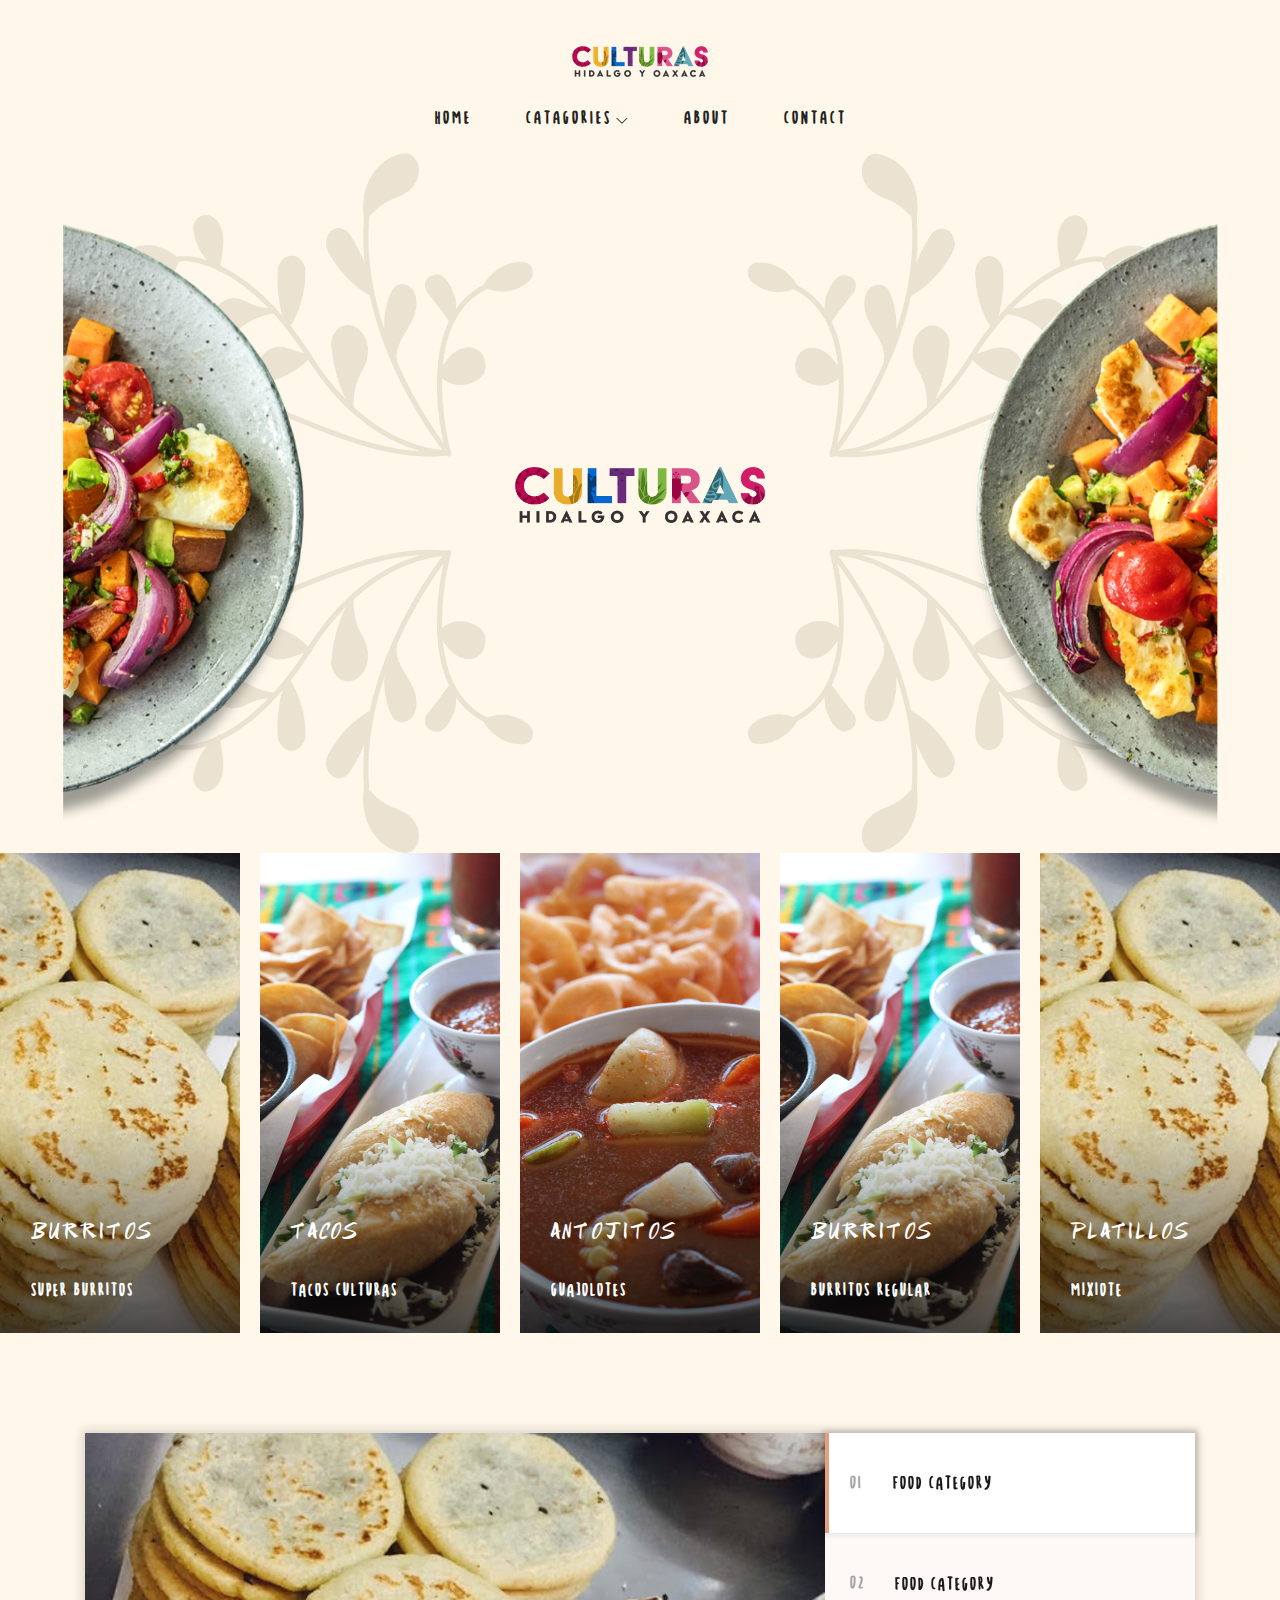
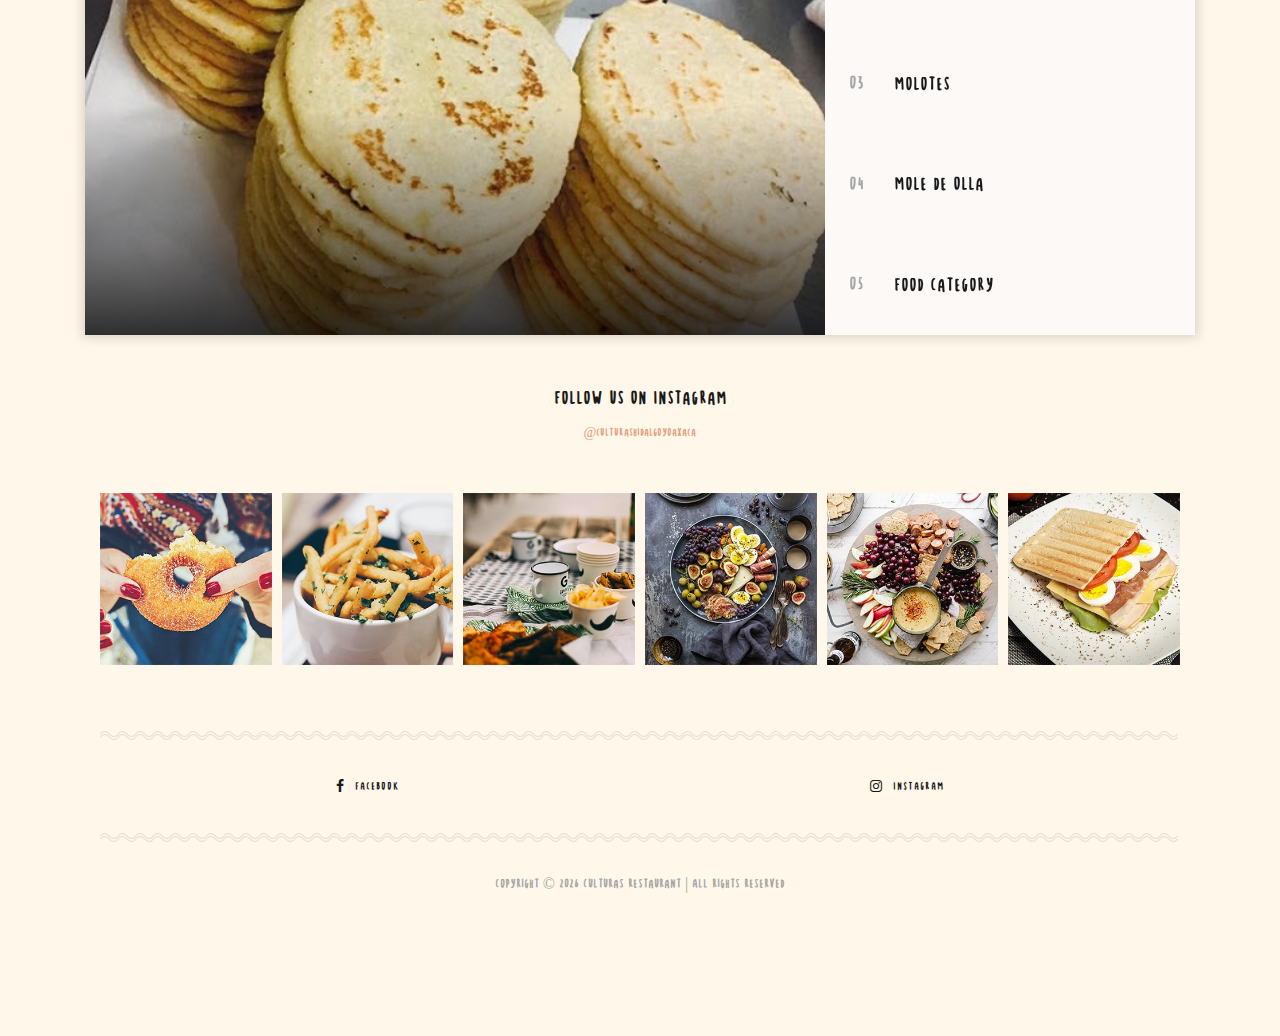
==== commit 5647e94d: "Update 4.0" ====
--- a/index.html
+++ b/index.html
@@ -72,47 +72,20 @@
                             <div class="classynav">
                                 <ul>
                                     <li><a href="index.html">Home</a></li>
-                                    <li><a href="#">Pages</a>
-                                        <ul class="dropdown">
-                                            <li><a href="index.html">Home</a></li>
-                                            <li><a href="#">Archive Blog</a></li>
-                                            <li><a href="#">Single Post</a></li>
-                                            <li><a href="#">About</a></li>
-                                            <li><a href="#">Contact</a></li>
-                                            <li><a href="#">Typography</a></li>
-                                        </ul>
-                                    </li>
                                     <li><a href="#">Catagories</a>
                                         <div class="megamenu">
                                             <ul class="single-mega cn-col-4">
-                                                <li><a href="#">- Features</a></li>
-                                                <li><a href="#">- Food</a></li>
-                                                <li><a href="#">- Travel</a></li>
-                                                <li><a href="#">- Recipe</a></li>
-                                                <li><a href="#">- Bread</a></li>
-                                                <li><a href="#">- Breakfast</a></li>
-                                                <li><a href="#">- Meat</a></li>
-                                                <li><a href="#">- Fastfood</a></li>
-                                                <li><a href="#">- Salad</a></li>
-                                                <li><a href="#">- Soup</a></li>
-                                            </ul>
-                                            <ul class="single-mega cn-col-4">
-                                                <li><a href="#">- Features</a></li>
-                                                <li><a href="#">- Food</a></li>
-                                                <li><a href="#">- Travel</a></li>
-                                                <li><a href="#">- Recipe</a></li>
-                                                <li><a href="#">- Bread</a></li>
-                                                <li><a href="#">- Breakfast</a></li>
-                                                <li><a href="#">- Meat</a></li>
-                                                <li><a href="#">- Fastfood</a></li>
-                                                <li><a href="#">- Salad</a></li>
-                                                <li><a href="#">- Soup</a></li>
+                                                <li><a href="antojitos.html">- Antojitos</a></li>
+                                                <li><a href="burritos.html">- Burritos</a></li>
+                                                <li><a href="tacos.html">- Tacos</a></li>
+                                                <li><a href="platillos.html">- Platillos</a></li>
+                                                <li><a href="mariscos.html">- Mariscos</a></li>
+                                                <li><a href="bluezone.html">- Blue Zone Inspired Zone</a></li>
                                             </ul>
                                         </div>
                                     </li>
-                                    <li><a href="#">Travel</a></li>
-                                    <li><a href="#">About</a></li>
-                                    <li><a href="#">Contact</a></li>
+                                    <li><a href="about-us.html">About</a></li>
+                                    <li><a href="contact.html">Contact</a></li>
                                 </ul>
 
                             </div>
@@ -289,50 +262,30 @@
                                     style="background-image: url(img/blog-img/test.jpg)">
                                     <!-- Featured Post Content -->
                                     <div class="featured-post-content">
-                                        <p>Heading</p>
-                                        <a href="#" class="post-title">
-                                            <h2>Food Category</h2>
-                                        </a>
                                     </div>
                                 </div>
 
                                 <div class="carousel-item bg-img" style="background-image: url(img/blog-img/test6.jpg)">
                                     <!-- Featured Post Content -->
                                     <div class="featured-post-content">
-                                        <p>Heading</p>
-                                        <a href="#" class="post-title">
-                                            <h2>Food Category</h2>
-                                        </a>
                                     </div>
                                 </div>
 
                                 <div class="carousel-item bg-img" style="background-image: url(img/blog-img/test2.jpg)">
                                     <!-- Featured Post Content -->
                                     <div class="featured-post-content">
-                                        <p>Heading</p>
-                                        <a href="#" class="post-title">
-                                            <h2>Food Category</h2>
-                                        </a>
                                     </div>
                                 </div>
 
                                 <div class="carousel-item bg-img" style="background-image: url(img/blog-img/test3.jpg)">
                                     <!-- Featured Post Content -->
                                     <div class="featured-post-content">
-                                        <p>Heading</p>
-                                        <a href="#" class="post-title">
-                                            <h2>Food Category</h2>
-                                        </a>
                                     </div>
                                 </div>
 
                                 <div class="carousel-item bg-img" style="background-image: url(img/blog-img/test5.jpg)">
                                     <!-- Featured Post Content -->
                                     <div class="featured-post-content">
-                                        <p>Heading</p>
-                                        <a href="#" class="post-title">
-                                            <h2>Food Category</h2>
-                                        </a>
                                     </div>
                                 </div>
                             </div>
@@ -353,13 +306,13 @@
                                 <li data-target="#featured-post-slides" data-slide-to="2">
                                     <h2>03</h2>
                                     <a href="#" class="post-title">
-                                        <h5>Food Category</h5>
+                                        <h5>Molotes</h5>
                                     </a>
                                 </li>
                                 <li data-target="#featured-post-slides" data-slide-to="3">
                                     <h2>04</h2>
                                     <a href="#" class="post-title">
-                                        <h5>Food Category</h5>
+                                        <h5>Mole de Olla</h5>
                                     </a>
                                 </li>
                                 <li data-target="#featured-post-slides" data-slide-to="4">
@@ -440,10 +393,11 @@
                             <!-- Footer Curve Line -->
                             <img class="footer-curve" src="img/core-img/foo-curve.png" alt="">
                             <!-- Footer Social Info -->
-                            <div class="footer-social-info d-flex align-items-center justify-content-between">
-                                <a href="#"><i class="fa fa-facebook"></i><span>Facebook</span></a>
-                                <a href="#"><i class="fa fa-twitter"></i><span>Twitter</span></a>
-                                <a href="#"><i class="fa fa-instagram"></i><span>Instagram</span></a>
+                            <div class="footer-social-info d-flex align-items-center justify-content-around">
+                                <a href="https://www.facebook.com/culturashidalgoyoaxaca/"><i
+                                        class="fa fa-facebook"></i><span>Facebook</span></a>
+                                <a href="https://www.instagram.com/culturashidalgoyoaxaca/?hl=en"><i
+                                        class="fa fa-instagram"></i><span>Instagram</span></a>
                             </div>
                             <!-- Footer Curve Line -->
                             <img class="footer-curve" src="img/core-img/foo-curve.png" alt="">
--- a/style.css
+++ b/style.css
@@ -29,7 +29,11 @@
   font-size: 14px;
   background-color: #fff8ea; }
 
-h1,
+h1 {
+  font-size: 36px;
+  font-weight: bold;
+}
+
 h2,
 h3,
 h4,
@@ -42,9 +46,9 @@
   font-family: "Timothy", serif; }
 
 p {
-  font-family: "Coffee", sans-serif;
+  font-family: "Coffee", serif !important;
   color: #595959;
-  font-size: 21px !important;
+  font-size: 24px !important;
   line-height: 2;
   font-weight: 400; }
 
@@ -57,7 +61,6 @@
   outline: 0 solid transparent;
   color: #191919;
   font-weight: 500;
-  font-size: 24px;
   font-family: "Timothy", sans-serif; }
 
 ul,
@@ -70,6 +73,70 @@
 img {
   height: auto;
   max-width: 100%; }
+
+/* Menu Item Container */
+.menu-header {
+  font-size: 64px !important;
+  font-family: "Coffee" !important;
+  color: #f4a928;
+  text-decoration: underline;
+}
+
+.info {
+  font-family: "Timothy" !important;
+}
+
+.info a {
+  color: #1e4fff !important;
+}
+
+#menu-item-container {
+  background-color: #ffffff;
+  border-radius: 25px;
+  padding: 20px;
+  margin: 20px 0px;
+}
+
+#menu-item-container h4 {
+    color: #f42828;
+    font-size: 32px !important;
+}
+
+#menu-item-container h1 span {
+  color: #f4a928;
+  font-style: normal;
+}
+
+#menu-item-container p {
+  font-family: "Timothy", serif !important;
+  color: #000000;
+}
+
+#menu-item-container span {
+  font-family: "Timothy", serif !important;
+  font-style: italic;
+  color: #787878;
+}
+
+#menu-item-container span .price {
+  color: #f42828;
+}
+
+#menu-item-container img {
+  border-radius: 20px;
+}
+
+/* About Us */
+.about-content p {
+  font-family: "Timothy" !important;
+}
+
+/* Copyright */
+.copywrite-text p {
+  font-family: "Timothy" !important;
+  font-size: 48px !important;
+}
+
 
 /* :: 3.1.0 Spacing */
 .mt-15 {
@@ -325,7 +392,6 @@
   background-position: center;
   background-size: contain;
   background-repeat: no-repeat;
-  back
 }
 
 .hero-bg .container .row .sub-container img {
